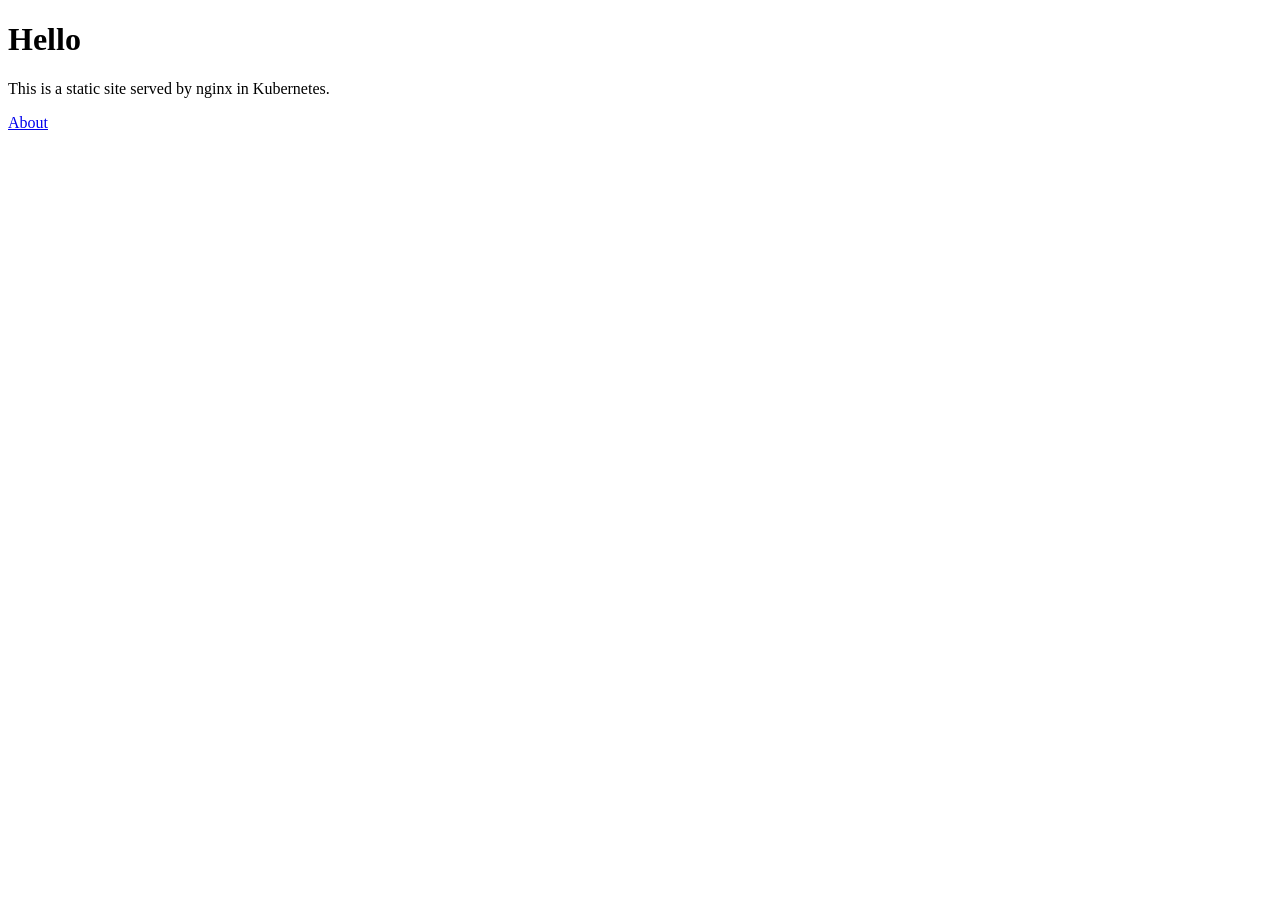
==== site/index.html @ d47c4241 "Initial commit" ====
<!DOCTYPE html>
<html lang="en">
<head>
    <meta charset="UTF-8">
    <meta name="viewport" content="width=device-width, initial-scale=1.0">
    <title>Home</title>
    <link rel="stylesheet" href="/style.css">
</head>
<body>
    <main>
        <h1>Hello</h1>
        <p>This is a static site served by nginx in Kubernetes.</p>
        <p><a href="/about">About</a></p>
    </main>
</body>
</html>
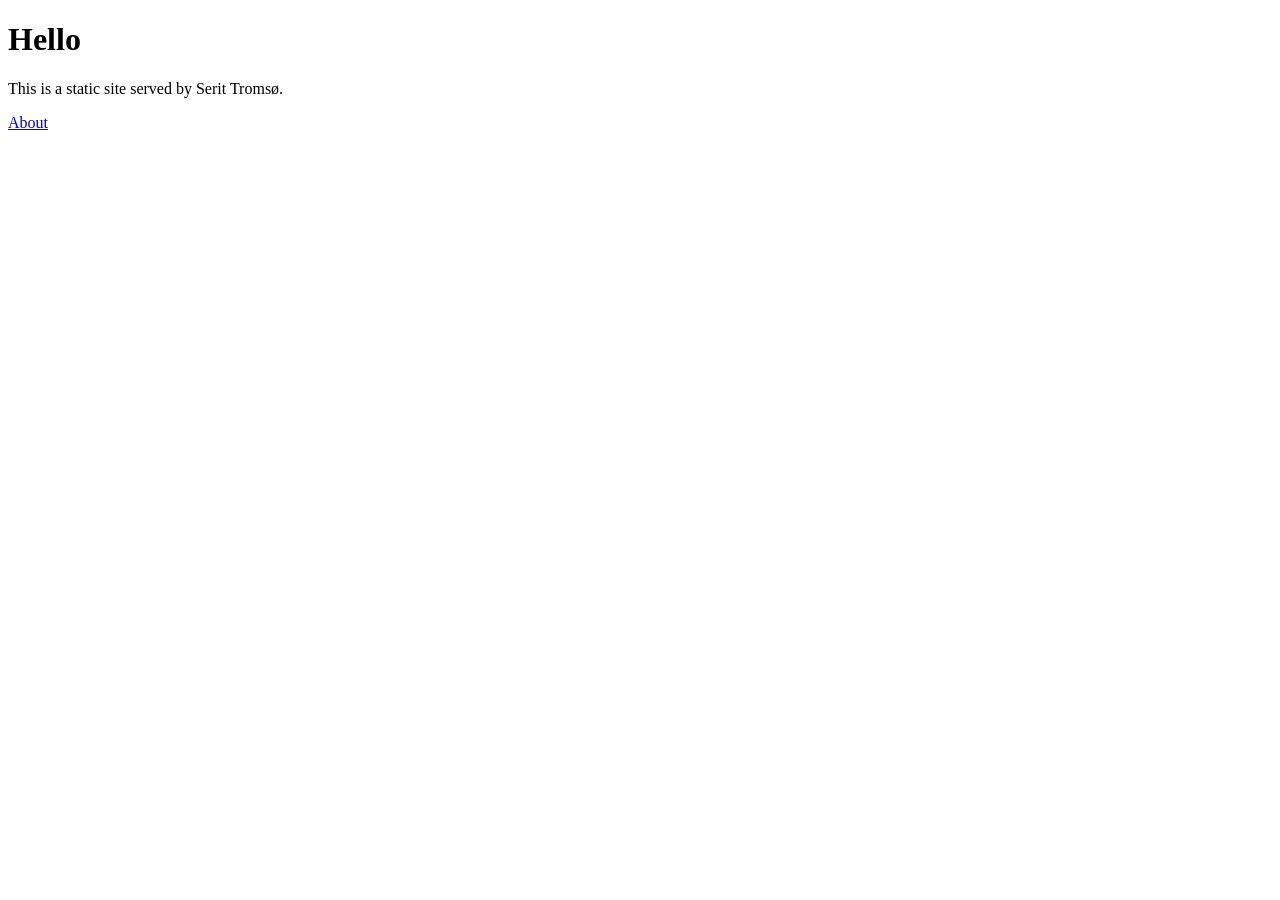
==== commit fd0b71e7: "Update site description to reflect new hosting" ====
--- a/site/index.html
+++ b/site/index.html
@@ -9,7 +9,7 @@
 <body>
     <main>
         <h1>Hello</h1>
-        <p>This is a static site served by nginx in Kubernetes.</p>
+        <p>This is a static site served by Serit Tromsø.</p>
         <p><a href="/about">About</a></p>
     </main>
 </body>
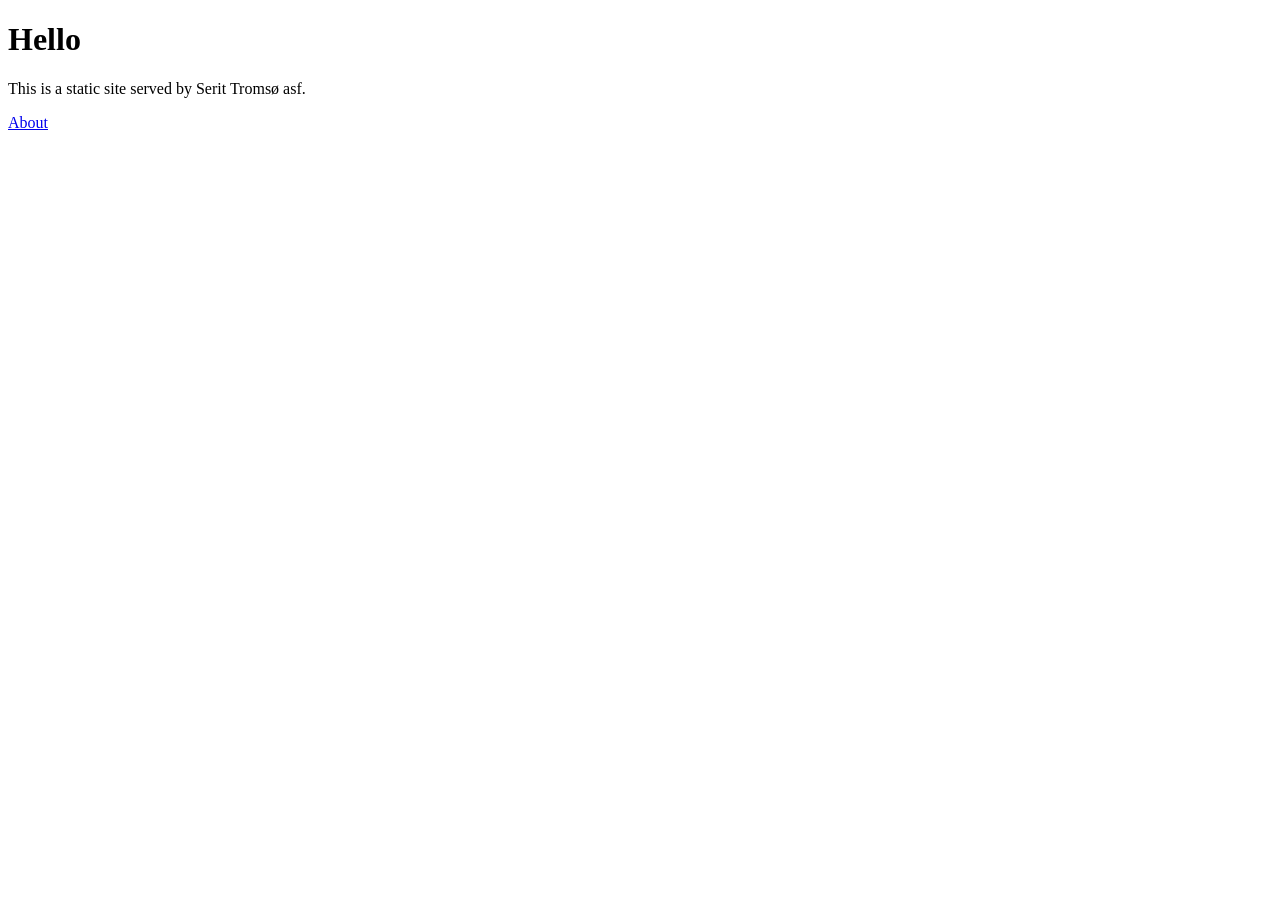
==== commit 6983d0ef: "Update site description in index.html" ====
--- a/site/index.html
+++ b/site/index.html
@@ -9,7 +9,7 @@
 <body>
     <main>
         <h1>Hello</h1>
-        <p>This is a static site served by Serit Tromsø.</p>
+        <p>This is a static site served by Serit Tromsø asf.</p>
         <p><a href="/about">About</a></p>
     </main>
 </body>
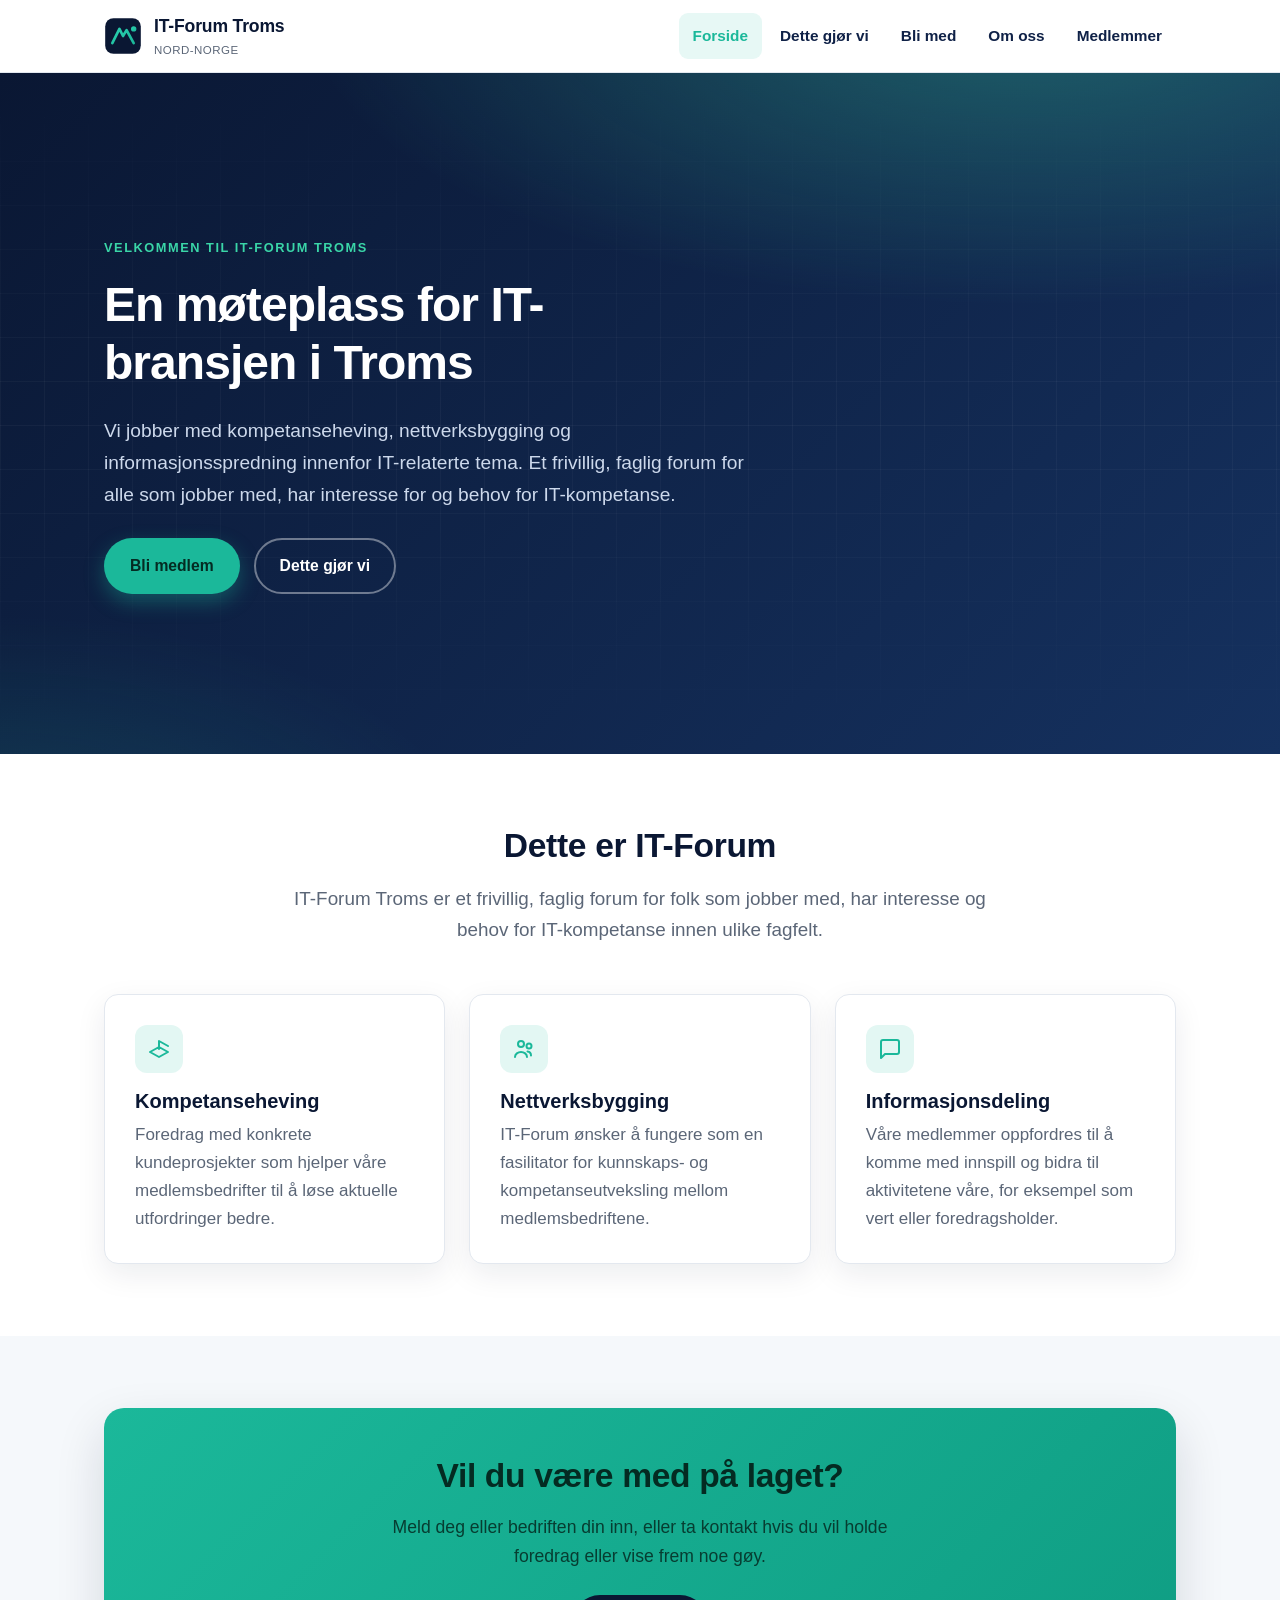
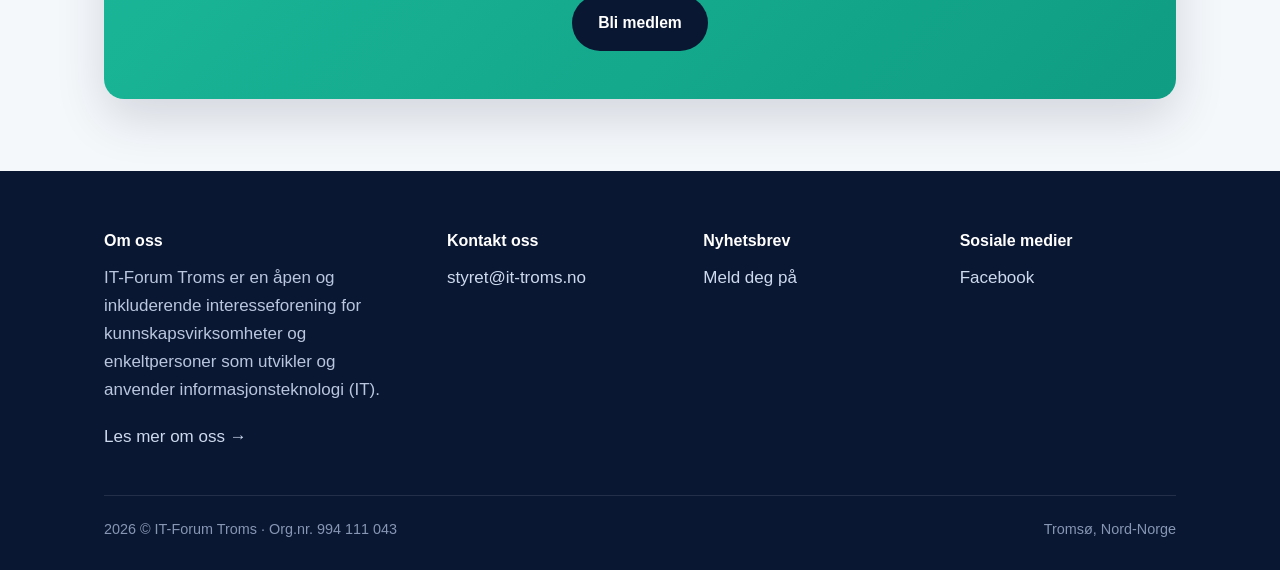
==== commit 719ccaac: "feat: Added new web page based on the it-troms.no wordpress" ====
--- a/site/index.html
+++ b/site/index.html
@@ -1,16 +1,122 @@
 <!DOCTYPE html>
-<html lang="en">
+<html lang="no">
 <head>
-    <meta charset="UTF-8">
-    <meta name="viewport" content="width=device-width, initial-scale=1.0">
-    <title>Home</title>
-    <link rel="stylesheet" href="/style.css">
+  <meta charset="UTF-8">
+  <meta name="viewport" content="width=device-width, initial-scale=1">
+  <title>IT-Forum Troms</title>
+  <meta name="description" content="IT-Forum Troms jobber med kompetanseheving, nettverksbygging og informasjonsspredning innenfor IT-relaterte tema i Nord-Norge.">
+  <link rel="canonical" href="https://it-troms.no/">
+  <link rel="icon" type="image/svg+xml" href="assets/img/logo.svg">
+  <link rel="stylesheet" href="assets/css/style.css">
 </head>
 <body>
-    <main>
-        <h1>Hello</h1>
-        <p>This is a static site served by Serit Tromsø asf.</p>
-        <p><a href="/about">About</a></p>
-    </main>
+  <header class="site-header">
+    <div class="container nav">
+      <a class="brand" href="index.html">
+        <img class="logo-mark" src="assets/img/logo.svg" alt="">
+        <span>IT-Forum Troms<small>Nord-Norge</small></span>
+      </a>
+      <button class="nav-toggle" aria-label="Meny" aria-expanded="false"><span></span></button>
+      <ul class="nav-links">
+        <li><a href="index.html" class="active">Forside</a></li>
+        <li><a href="dette-gjor-vi.html">Dette gjør vi</a></li>
+        <li><a href="bli-med.html">Bli med</a></li>
+        <li><a href="om-oss.html">Om oss</a></li>
+        <li><a href="medlemmer.html">Medlemmer</a></li>
+      </ul>
+    </div>
+  </header>
+
+  <main>
+    <section class="hero">
+      <div class="container">
+        <span class="hero-eyebrow">Velkommen til IT-Forum Troms</span>
+        <h1>En møteplass for IT-bransjen i Troms</h1>
+        <p>Vi jobber med kompetanseheving, nettverksbygging og informasjonsspredning innenfor IT-relaterte tema. Et frivillig, faglig forum for alle som jobber med, har interesse for og behov for IT-kompetanse.</p>
+        <div class="actions">
+          <a class="btn btn-primary" href="bli-med.html">Bli medlem</a>
+          <a class="btn btn-ghost" href="dette-gjor-vi.html">Dette gjør vi</a>
+        </div>
+      </div>
+    </section>
+
+    <section>
+      <div class="container">
+        <div class="center" style="margin-bottom:48px;">
+          <h2>Dette er IT-Forum</h2>
+          <p class="lead">IT-Forum Troms er et frivillig, faglig forum for folk som jobber med, har interesse og behov for IT-kompetanse innen ulike fagfelt.</p>
+        </div>
+        <div class="grid">
+          <article class="card">
+            <div class="icon" aria-hidden="true">
+              <svg width="24" height="24" viewBox="0 0 24 24" fill="none" stroke="currentColor" stroke-width="2" stroke-linecap="round" stroke-linejoin="round"><path d="M12 20l9-5-9-5-9 5 9 5z"/><path d="M12 12V4l9 5"/></svg>
+            </div>
+            <h3>Kompetanseheving</h3>
+            <p>Foredrag med konkrete kundeprosjekter som hjelper våre medlemsbedrifter til å løse aktuelle utfordringer bedre.</p>
+          </article>
+          <article class="card">
+            <div class="icon" aria-hidden="true">
+              <svg width="24" height="24" viewBox="0 0 24 24" fill="none" stroke="currentColor" stroke-width="2" stroke-linecap="round" stroke-linejoin="round"><circle cx="9" cy="7" r="3"/><circle cx="17" cy="9" r="2.5"/><path d="M3 20c0-3 3-5 6-5s6 2 6 5"/><path d="M15.5 14.5c2.2.3 3.5 2 3.5 4"/></svg>
+            </div>
+            <h3>Nettverksbygging</h3>
+            <p>IT-Forum ønsker å fungere som en fasilitator for kunnskaps- og kompetanseutveksling mellom medlemsbedriftene.</p>
+          </article>
+          <article class="card">
+            <div class="icon" aria-hidden="true">
+              <svg width="24" height="24" viewBox="0 0 24 24" fill="none" stroke="currentColor" stroke-width="2" stroke-linecap="round" stroke-linejoin="round"><path d="M21 15a2 2 0 0 1-2 2H7l-4 4V5a2 2 0 0 1 2-2h14a2 2 0 0 1 2 2z"/></svg>
+            </div>
+            <h3>Informasjonsdeling</h3>
+            <p>Våre medlemmer oppfordres til å komme med innspill og bidra til aktivitetene våre, for eksempel som vert eller foredragsholder.</p>
+          </article>
+        </div>
+      </div>
+    </section>
+
+    <section class="section-soft">
+      <div class="container">
+        <div class="cta">
+          <h2>Vil du være med på laget?</h2>
+          <p>Meld deg eller bedriften din inn, eller ta kontakt hvis du vil holde foredrag eller vise frem noe gøy.</p>
+          <a class="btn btn-dark" href="bli-med.html">Bli medlem</a>
+        </div>
+      </div>
+    </section>
+  </main>
+
+  <footer class="site-footer">
+    <div class="container">
+      <div class="footer-grid">
+        <div>
+          <h4>Om oss</h4>
+          <p>IT-Forum Troms er en åpen og inkluderende interesseforening for kunnskapsvirksomheter og enkeltpersoner som utvikler og anvender informasjonsteknologi (IT).</p>
+          <a href="om-oss.html">Les mer om oss →</a>
+        </div>
+        <div>
+          <h4>Kontakt oss</h4>
+          <ul>
+            <li><a href="mailto:styret@it-troms.no">styret@it-troms.no</a></li>
+          </ul>
+        </div>
+        <div>
+          <h4>Nyhetsbrev</h4>
+          <ul>
+            <li><a href="mailto:styret@it-troms.no?subject=Meld%20meg%20p%C3%A5%20nyhetsbrev">Meld deg på</a></li>
+          </ul>
+        </div>
+        <div>
+          <h4>Sosiale medier</h4>
+          <ul>
+            <li><a href="https://www.facebook.com/itforumtroms/" target="_blank" rel="noopener">Facebook</a></li>
+          </ul>
+        </div>
+      </div>
+      <div class="footer-bottom">
+        <span>2026 © IT-Forum Troms · Org.nr. 994 111 043</span>
+        <span>Tromsø, Nord-Norge</span>
+      </div>
+    </div>
+  </footer>
+
+  <script src="assets/js/main.js"></script>
 </body>
 </html>
--- a/site/assets/css/style.css
+++ b/site/assets/css/style.css
@@ -0,0 +1,367 @@
+/* IT-Forum Troms — modern static site
+   Theme: Nordic / aurora (deep navy + teal-green accent) */
+
+:root {
+  --navy-900: #0a1733;
+  --navy-800: #0f2147;
+  --navy-700: #15315f;
+  --teal-500: #1bb89a;
+  --teal-400: #2ad0b0;
+  --aurora: #3ad6a8;
+  --ink: #1a2332;
+  --muted: #5b6677;
+  --line: #e3e8ef;
+  --bg: #ffffff;
+  --bg-soft: #f5f8fb;
+  --white: #ffffff;
+  --radius: 14px;
+  --shadow: 0 10px 30px rgba(10, 23, 51, 0.08);
+  --shadow-lg: 0 20px 50px rgba(10, 23, 51, 0.14);
+  --maxw: 1120px;
+  --font: -apple-system, BlinkMacSystemFont, "Segoe UI", Roboto, Helvetica, Arial, sans-serif;
+}
+
+* { box-sizing: border-box; }
+
+html { scroll-behavior: smooth; }
+
+body {
+  margin: 0;
+  font-family: var(--font);
+  color: var(--ink);
+  background: var(--bg);
+  line-height: 1.65;
+  font-size: 17px;
+  -webkit-font-smoothing: antialiased;
+}
+
+img { max-width: 100%; display: block; }
+
+a { color: var(--teal-500); text-decoration: none; }
+a:hover { text-decoration: underline; }
+
+.container {
+  width: 100%;
+  max-width: var(--maxw);
+  margin: 0 auto;
+  padding: 0 24px;
+}
+
+h1, h2, h3, h4 { line-height: 1.2; color: var(--navy-900); margin: 0 0 0.5em; }
+h1 { font-size: clamp(2rem, 5vw, 3rem); letter-spacing: -0.02em; }
+h2 { font-size: clamp(1.5rem, 3vw, 2.1rem); letter-spacing: -0.01em; }
+h3 { font-size: 1.25rem; }
+
+p { margin: 0 0 1.1em; }
+
+/* ---------- Header ---------- */
+.site-header {
+  position: sticky;
+  top: 0;
+  z-index: 50;
+  background: rgba(255, 255, 255, 0.92);
+  backdrop-filter: saturate(180%) blur(12px);
+  border-bottom: 1px solid var(--line);
+}
+.nav {
+  display: flex;
+  align-items: center;
+  justify-content: space-between;
+  height: 72px;
+}
+.brand {
+  display: flex;
+  align-items: center;
+  gap: 12px;
+  font-weight: 800;
+  color: var(--navy-900);
+  font-size: 1.1rem;
+  letter-spacing: -0.01em;
+}
+.brand:hover { text-decoration: none; }
+.brand .logo-mark {
+  width: 38px; height: 38px; flex: none;
+}
+.brand small { display: block; font-weight: 500; font-size: 0.72rem; color: var(--muted); letter-spacing: 0.04em; text-transform: uppercase; }
+
+.nav-links {
+  display: flex;
+  align-items: center;
+  gap: 4px;
+  list-style: none;
+  margin: 0;
+  padding: 0;
+}
+.nav-links a {
+  display: block;
+  padding: 10px 14px;
+  border-radius: 9px;
+  color: var(--navy-800);
+  font-weight: 600;
+  font-size: 0.96rem;
+  transition: background 0.15s, color 0.15s;
+}
+.nav-links a:hover { background: var(--bg-soft); text-decoration: none; }
+.nav-links a.active { color: var(--teal-500); background: rgba(27, 184, 154, 0.1); }
+
+.nav-toggle {
+  display: none;
+  border: 1px solid var(--line);
+  background: var(--white);
+  border-radius: 9px;
+  padding: 9px 11px;
+  cursor: pointer;
+  line-height: 0;
+}
+.nav-toggle span,
+.nav-toggle span::before,
+.nav-toggle span::after {
+  display: block; width: 22px; height: 2px; background: var(--navy-900);
+  position: relative; transition: 0.2s;
+}
+.nav-toggle span::before { content: ""; position: absolute; top: -7px; }
+.nav-toggle span::after { content: ""; position: absolute; top: 7px; }
+
+/* ---------- Hero ---------- */
+.hero {
+  position: relative;
+  background:
+    radial-gradient(1200px 500px at 80% -10%, rgba(58, 214, 168, 0.35), transparent 60%),
+    radial-gradient(900px 500px at 0% 120%, rgba(42, 208, 176, 0.18), transparent 55%),
+    linear-gradient(135deg, var(--navy-900), var(--navy-700));
+  color: #eaf1fb;
+  overflow: hidden;
+}
+.hero::after {
+  content: "";
+  position: absolute; inset: 0;
+  background-image:
+    linear-gradient(rgba(255,255,255,0.04) 1px, transparent 1px),
+    linear-gradient(90deg, rgba(255,255,255,0.04) 1px, transparent 1px);
+  background-size: 44px 44px;
+  mask-image: linear-gradient(180deg, transparent, black, transparent);
+  pointer-events: none;
+}
+.hero .container { position: relative; z-index: 1; padding-top: 88px; padding-bottom: 88px; }
+.hero-eyebrow {
+  display: inline-block;
+  font-size: 0.8rem; font-weight: 700; letter-spacing: 0.12em; text-transform: uppercase;
+  color: var(--aurora);
+  margin-bottom: 18px;
+}
+.hero h1 { color: #ffffff; max-width: 18ch; }
+.hero p { font-size: 1.2rem; max-width: 60ch; color: #cdd9ec; }
+.hero .actions { margin-top: 28px; display: flex; gap: 14px; flex-wrap: wrap; }
+
+/* page header (interior pages) */
+.page-head {
+  background: linear-gradient(135deg, var(--navy-900), var(--navy-700));
+  color: #eaf1fb;
+}
+.page-head .container { padding-top: 64px; padding-bottom: 64px; }
+.page-head h1 { color: #fff; }
+.page-head p { color: #cdd9ec; max-width: 65ch; margin: 0; font-size: 1.12rem; }
+
+/* ---------- Buttons ---------- */
+.btn {
+  display: inline-block;
+  padding: 13px 24px;
+  border-radius: 999px;
+  font-weight: 700;
+  font-size: 0.98rem;
+  cursor: pointer;
+  border: 2px solid transparent;
+  transition: transform 0.12s, box-shadow 0.15s, background 0.15s;
+}
+.btn:hover { text-decoration: none; transform: translateY(-1px); }
+.btn-primary { background: var(--teal-500); color: #042b22; box-shadow: 0 8px 20px rgba(27, 184, 154, 0.35); }
+.btn-primary:hover { background: var(--teal-400); }
+.btn-ghost { background: transparent; color: #fff; border-color: rgba(255,255,255,0.4); }
+.btn-ghost:hover { background: rgba(255,255,255,0.1); }
+.btn-dark { background: var(--navy-900); color: #fff; }
+.btn-dark:hover { background: var(--navy-700); }
+
+/* ---------- Sections ---------- */
+section { padding: 72px 0; }
+.section-soft { background: var(--bg-soft); }
+.lead { font-size: 1.18rem; color: var(--muted); max-width: 70ch; }
+.center { text-align: center; }
+.center .lead { margin-left: auto; margin-right: auto; }
+
+/* prose blocks */
+.prose { max-width: 72ch; }
+.prose ul { padding-left: 1.2em; }
+.prose li { margin-bottom: 0.5em; }
+.prose blockquote {
+  margin: 1.5em 0;
+  padding: 16px 24px;
+  border-left: 4px solid var(--teal-500);
+  background: var(--bg-soft);
+  border-radius: 0 var(--radius) var(--radius) 0;
+  font-size: 1.2rem;
+  font-style: italic;
+  color: var(--navy-800);
+}
+
+/* ---------- Cards / pillars ---------- */
+.grid {
+  display: grid;
+  gap: 24px;
+  grid-template-columns: repeat(3, 1fr);
+}
+.grid-2 { grid-template-columns: repeat(2, 1fr); }
+.card {
+  background: var(--white);
+  border: 1px solid var(--line);
+  border-radius: var(--radius);
+  padding: 30px;
+  box-shadow: var(--shadow);
+  transition: transform 0.15s, box-shadow 0.15s;
+}
+.card:hover { transform: translateY(-3px); box-shadow: var(--shadow-lg); }
+.card .icon {
+  width: 48px; height: 48px; border-radius: 12px;
+  display: grid; place-items: center;
+  background: rgba(27, 184, 154, 0.12);
+  color: var(--teal-500);
+  margin-bottom: 16px;
+}
+.card h3 { margin-bottom: 8px; }
+.card p { color: var(--muted); margin: 0; }
+
+/* board / people */
+.people {
+  display: grid;
+  gap: 18px;
+  grid-template-columns: repeat(auto-fit, minmax(220px, 1fr));
+}
+.person {
+  background: var(--white);
+  border: 1px solid var(--line);
+  border-radius: var(--radius);
+  padding: 24px;
+  box-shadow: var(--shadow);
+}
+.person .name { font-weight: 800; color: var(--navy-900); font-size: 1.1rem; }
+.person .role { color: var(--teal-500); font-weight: 600; font-size: 0.95rem; }
+.person.lead-person { border-top: 4px solid var(--teal-500); }
+
+/* members list */
+.members {
+  columns: 3;
+  column-gap: 32px;
+  list-style: none;
+  padding: 0;
+  margin: 0;
+}
+.members li {
+  break-inside: avoid;
+  padding: 9px 0;
+  border-bottom: 1px solid var(--line);
+}
+.members li::before { content: "›"; color: var(--teal-500); font-weight: 700; margin-right: 10px; }
+
+/* ---------- Table ---------- */
+.table-wrap { overflow-x: auto; border-radius: var(--radius); box-shadow: var(--shadow); border: 1px solid var(--line); }
+table.pricing {
+  width: 100%;
+  border-collapse: collapse;
+  background: var(--white);
+  min-width: 480px;
+}
+table.pricing th, table.pricing td { padding: 15px 20px; text-align: left; }
+table.pricing thead th {
+  background: var(--navy-900); color: #fff; font-size: 0.95rem;
+}
+table.pricing tbody tr { border-top: 1px solid var(--line); }
+table.pricing tbody tr:nth-child(even) { background: var(--bg-soft); }
+table.pricing td:last-child { font-weight: 700; color: var(--navy-900); white-space: nowrap; }
+.table-note { color: var(--muted); font-size: 0.95rem; margin-top: 12px; }
+
+/* feature list with checks */
+.checklist { list-style: none; padding: 0; margin: 0; }
+.checklist li {
+  position: relative; padding-left: 34px; margin-bottom: 14px; color: var(--ink);
+}
+.checklist li::before {
+  content: "✓";
+  position: absolute; left: 0; top: 0;
+  width: 22px; height: 22px; border-radius: 50%;
+  background: rgba(27, 184, 154, 0.15); color: var(--teal-500);
+  display: grid; place-items: center; font-size: 0.8rem; font-weight: 800;
+}
+
+/* CTA band */
+.cta {
+  background: linear-gradient(135deg, var(--teal-500), #0f9d83);
+  color: #042b22;
+  border-radius: 20px;
+  padding: 48px;
+  text-align: center;
+  box-shadow: var(--shadow-lg);
+}
+.cta h2 { color: #042b22; }
+.cta p { color: #073d31; max-width: 55ch; margin: 0 auto 24px; font-size: 1.1rem; }
+
+/* contact form */
+.form-card {
+  background: var(--white);
+  border: 1px solid var(--line);
+  border-radius: var(--radius);
+  padding: 32px;
+  box-shadow: var(--shadow);
+  max-width: 640px;
+}
+.field { margin-bottom: 18px; }
+.field label { display: block; font-weight: 600; margin-bottom: 6px; color: var(--navy-800); font-size: 0.95rem; }
+.field input, .field textarea {
+  width: 100%; padding: 12px 14px; border: 1px solid var(--line); border-radius: 10px;
+  font-family: inherit; font-size: 1rem; color: var(--ink); background: var(--bg-soft);
+}
+.field input:focus, .field textarea:focus { outline: 2px solid var(--teal-500); border-color: transparent; background: #fff; }
+.field textarea { min-height: 130px; resize: vertical; }
+
+/* ---------- Footer ---------- */
+.site-footer {
+  background: var(--navy-900);
+  color: #b9c6dd;
+  padding: 60px 0 28px;
+  margin-top: 0;
+}
+.footer-grid {
+  display: grid;
+  gap: 40px;
+  grid-template-columns: 1.4fr 1fr 1fr 1fr;
+}
+.site-footer h4 { color: #fff; font-size: 1rem; margin-bottom: 14px; }
+.site-footer a { color: #cdd9ec; }
+.site-footer ul { list-style: none; padding: 0; margin: 0; }
+.site-footer li { margin-bottom: 9px; }
+.footer-bottom {
+  margin-top: 44px; padding-top: 22px; border-top: 1px solid rgba(255,255,255,0.1);
+  display: flex; justify-content: space-between; align-items: center; gap: 16px; flex-wrap: wrap;
+  font-size: 0.9rem; color: #8696b3;
+}
+
+/* ---------- Responsive ---------- */
+@media (max-width: 860px) {
+  .grid, .grid-2 { grid-template-columns: 1fr; }
+  .members { columns: 2; }
+  .footer-grid { grid-template-columns: 1fr 1fr; }
+  .nav-toggle { display: inline-block; }
+  .nav-links {
+    position: absolute; top: 72px; left: 0; right: 0;
+    flex-direction: column; align-items: stretch; gap: 0;
+    background: #fff; border-bottom: 1px solid var(--line);
+    padding: 8px 16px 16px;
+    box-shadow: var(--shadow);
+    display: none;
+  }
+  .nav-links.open { display: flex; }
+  .nav-links a { padding: 14px; border-radius: 10px; }
+  .cta { padding: 32px 22px; }
+}
+@media (max-width: 520px) {
+  .members { columns: 1; }
+  .footer-grid { grid-template-columns: 1fr; }
+}
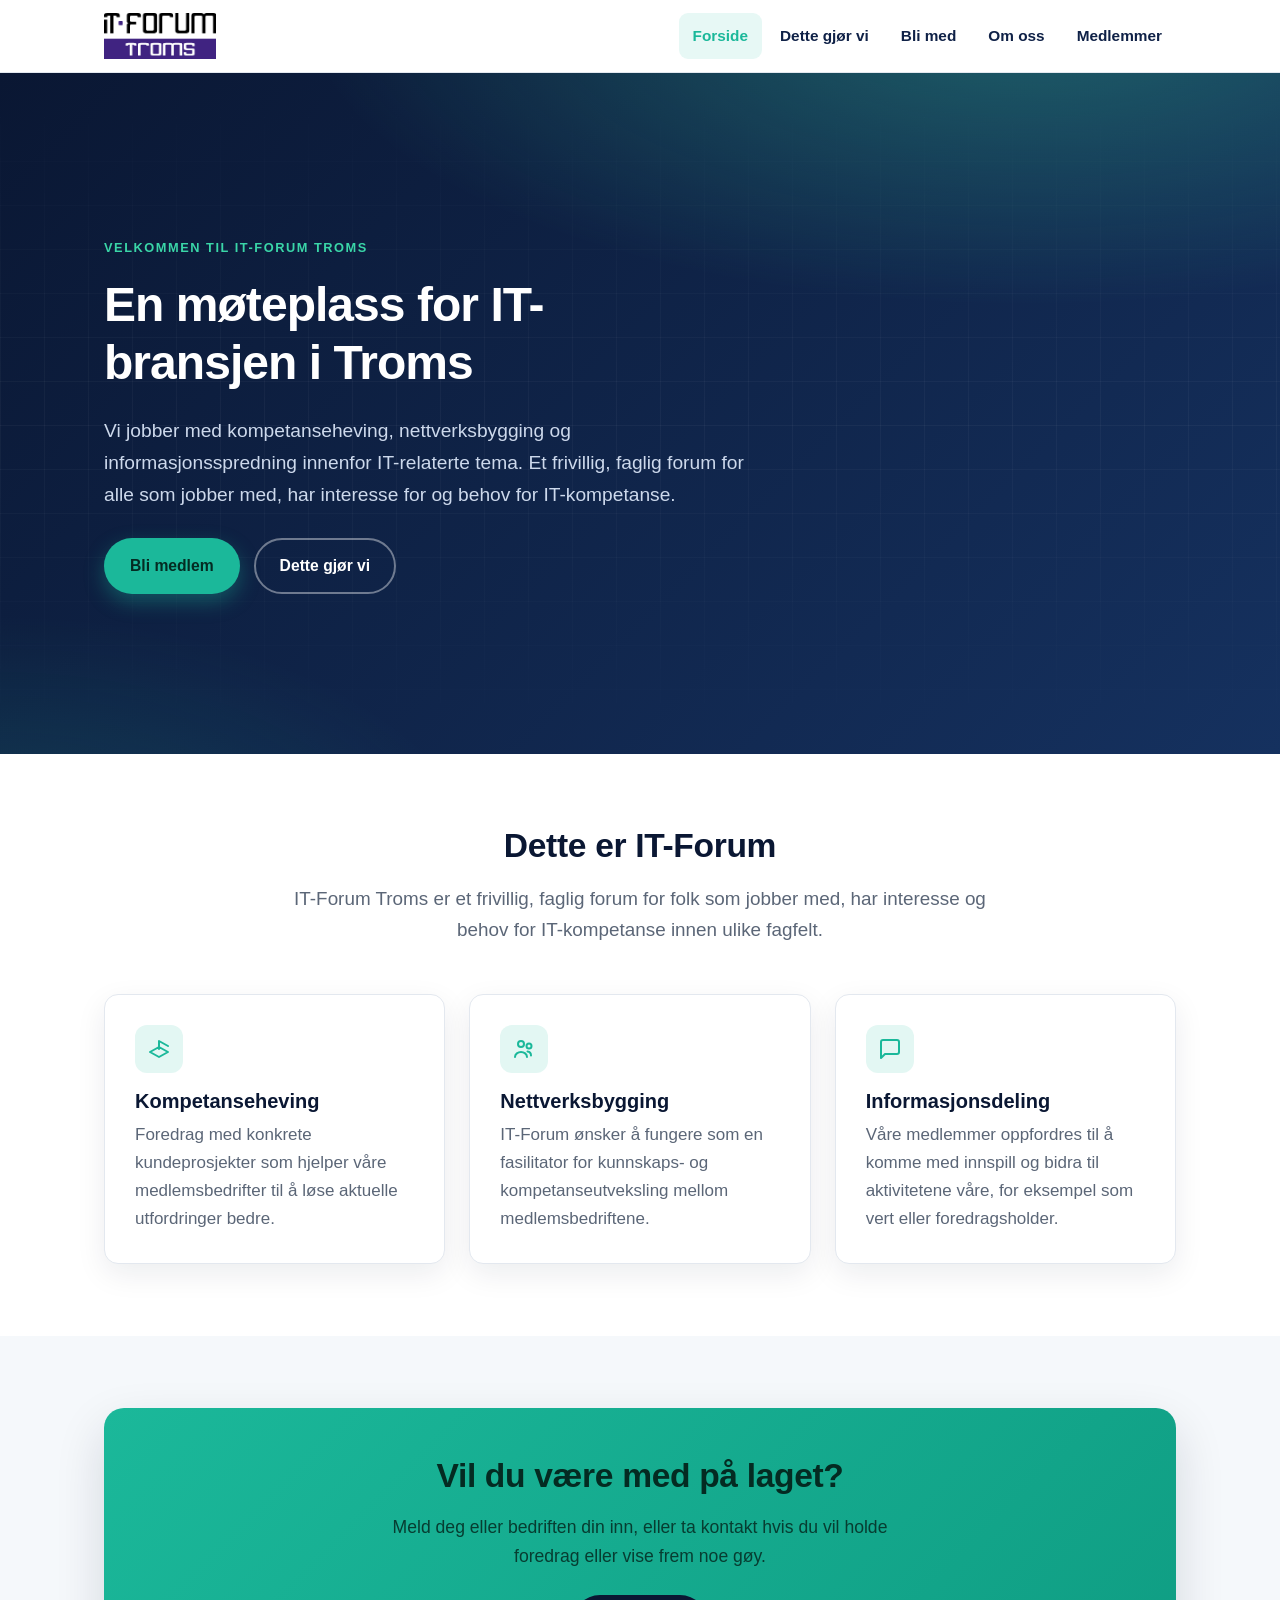
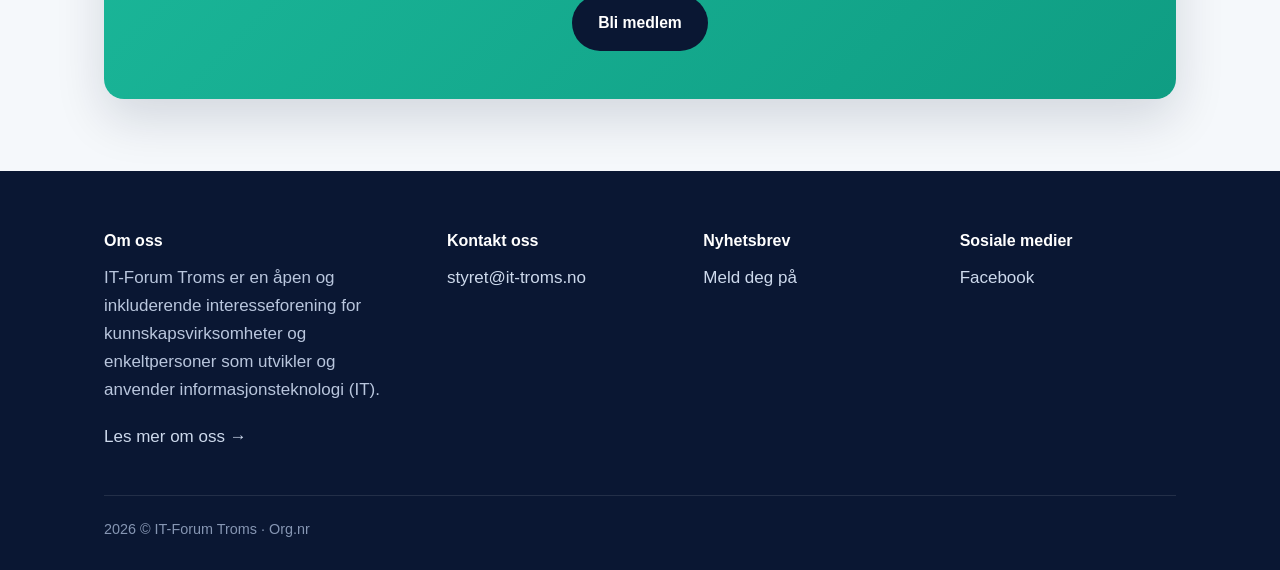
==== commit 217a1ff7: "feat: Update logo" ====
--- a/site/index.html
+++ b/site/index.html
@@ -6,15 +6,14 @@
   <title>IT-Forum Troms</title>
   <meta name="description" content="IT-Forum Troms jobber med kompetanseheving, nettverksbygging og informasjonsspredning innenfor IT-relaterte tema i Nord-Norge.">
   <link rel="canonical" href="https://it-troms.no/">
-  <link rel="icon" type="image/svg+xml" href="assets/img/logo.svg">
+  <link rel="icon" type="image/png" href="assets/img/logo.png">
   <link rel="stylesheet" href="assets/css/style.css">
 </head>
 <body>
   <header class="site-header">
     <div class="container nav">
       <a class="brand" href="index.html">
-        <img class="logo-mark" src="assets/img/logo.svg" alt="">
-        <span>IT-Forum Troms<small>Nord-Norge</small></span>
+        <img class="brand-logo" src="assets/img/logo.png" alt="IT-Forum Troms">
       </a>
       <button class="nav-toggle" aria-label="Meny" aria-expanded="false"><span></span></button>
       <ul class="nav-links">
@@ -111,12 +110,4 @@
         </div>
       </div>
       <div class="footer-bottom">
-        <span>2026 © IT-Forum Troms · Org.nr. 994 111 043</span>
-        <span>Tromsø, Nord-Norge</span>
-      </div>
-    </div>
-  </footer>
-
-  <script src="assets/js/main.js"></script>
-</body>
-</html>
+        <span>2026 © IT-Forum Troms · Org.nr
--- a/site/assets/css/style.css
+++ b/site/assets/css/style.css
@@ -79,10 +79,8 @@
   letter-spacing: -0.01em;
 }
 .brand:hover { text-decoration: none; }
-.brand .logo-mark {
-  width: 38px; height: 38px; flex: none;
-}
-.brand small { display: block; font-weight: 500; font-size: 0.72rem; color: var(--muted); letter-spacing: 0.04em; text-transform: uppercase; }
+.brand-logo { height: 46px; width: auto; display: block; }
+@media (max-width: 520px) { .brand-logo { height: 38px; } }
 
 .nav-links {
   display: flex;
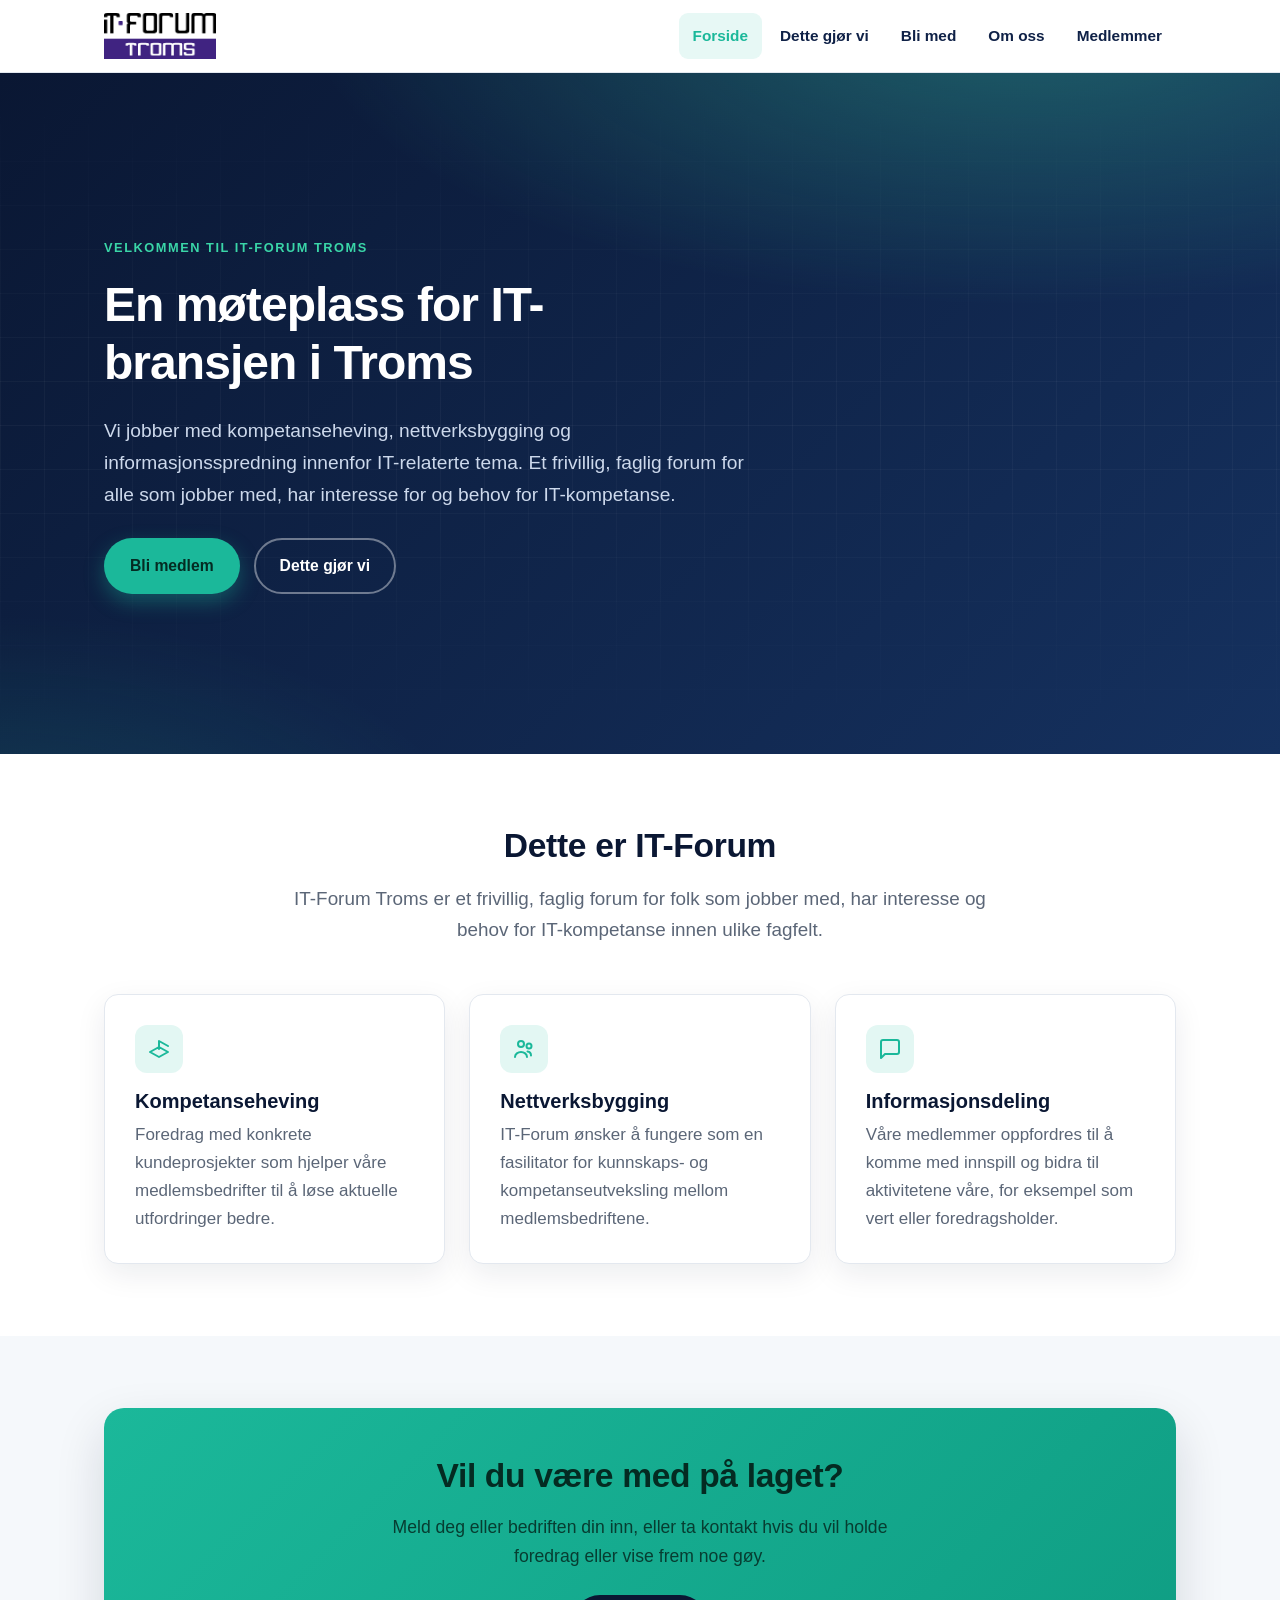
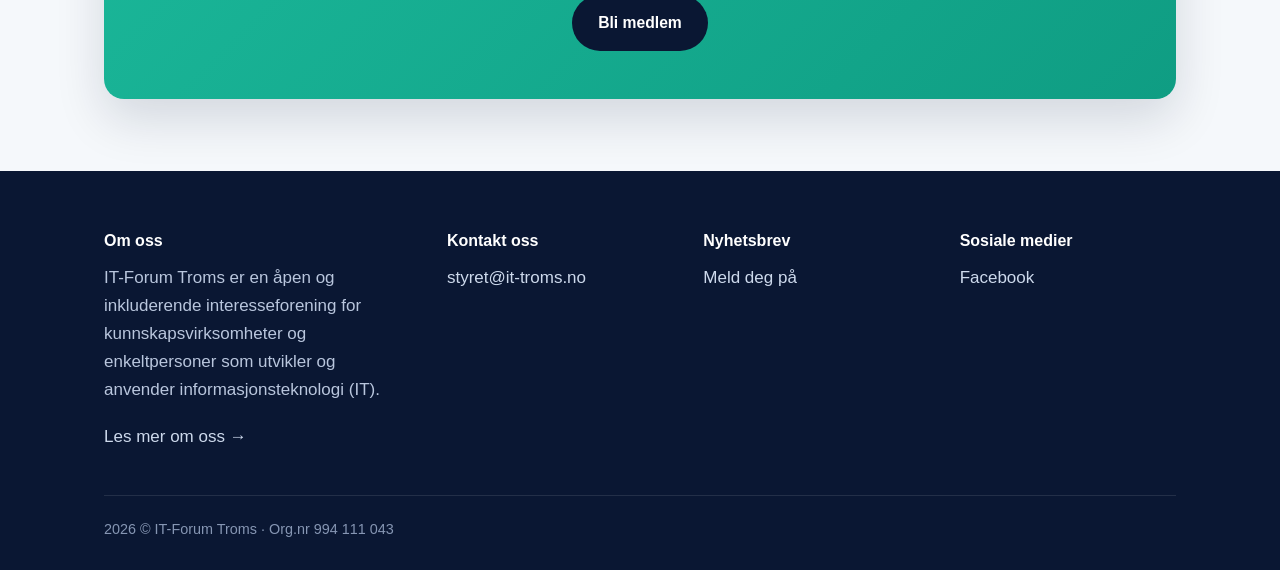
==== commit f396da99: "Update index.html" ====
--- a/site/index.html
+++ b/site/index.html
@@ -110,4 +110,4 @@
         </div>
       </div>
       <div class="footer-bottom">
-        <span>2026 © IT-Forum Troms · Org.nr+        <span>2026 © IT-Forum Troms · Org.nr 994 111 043
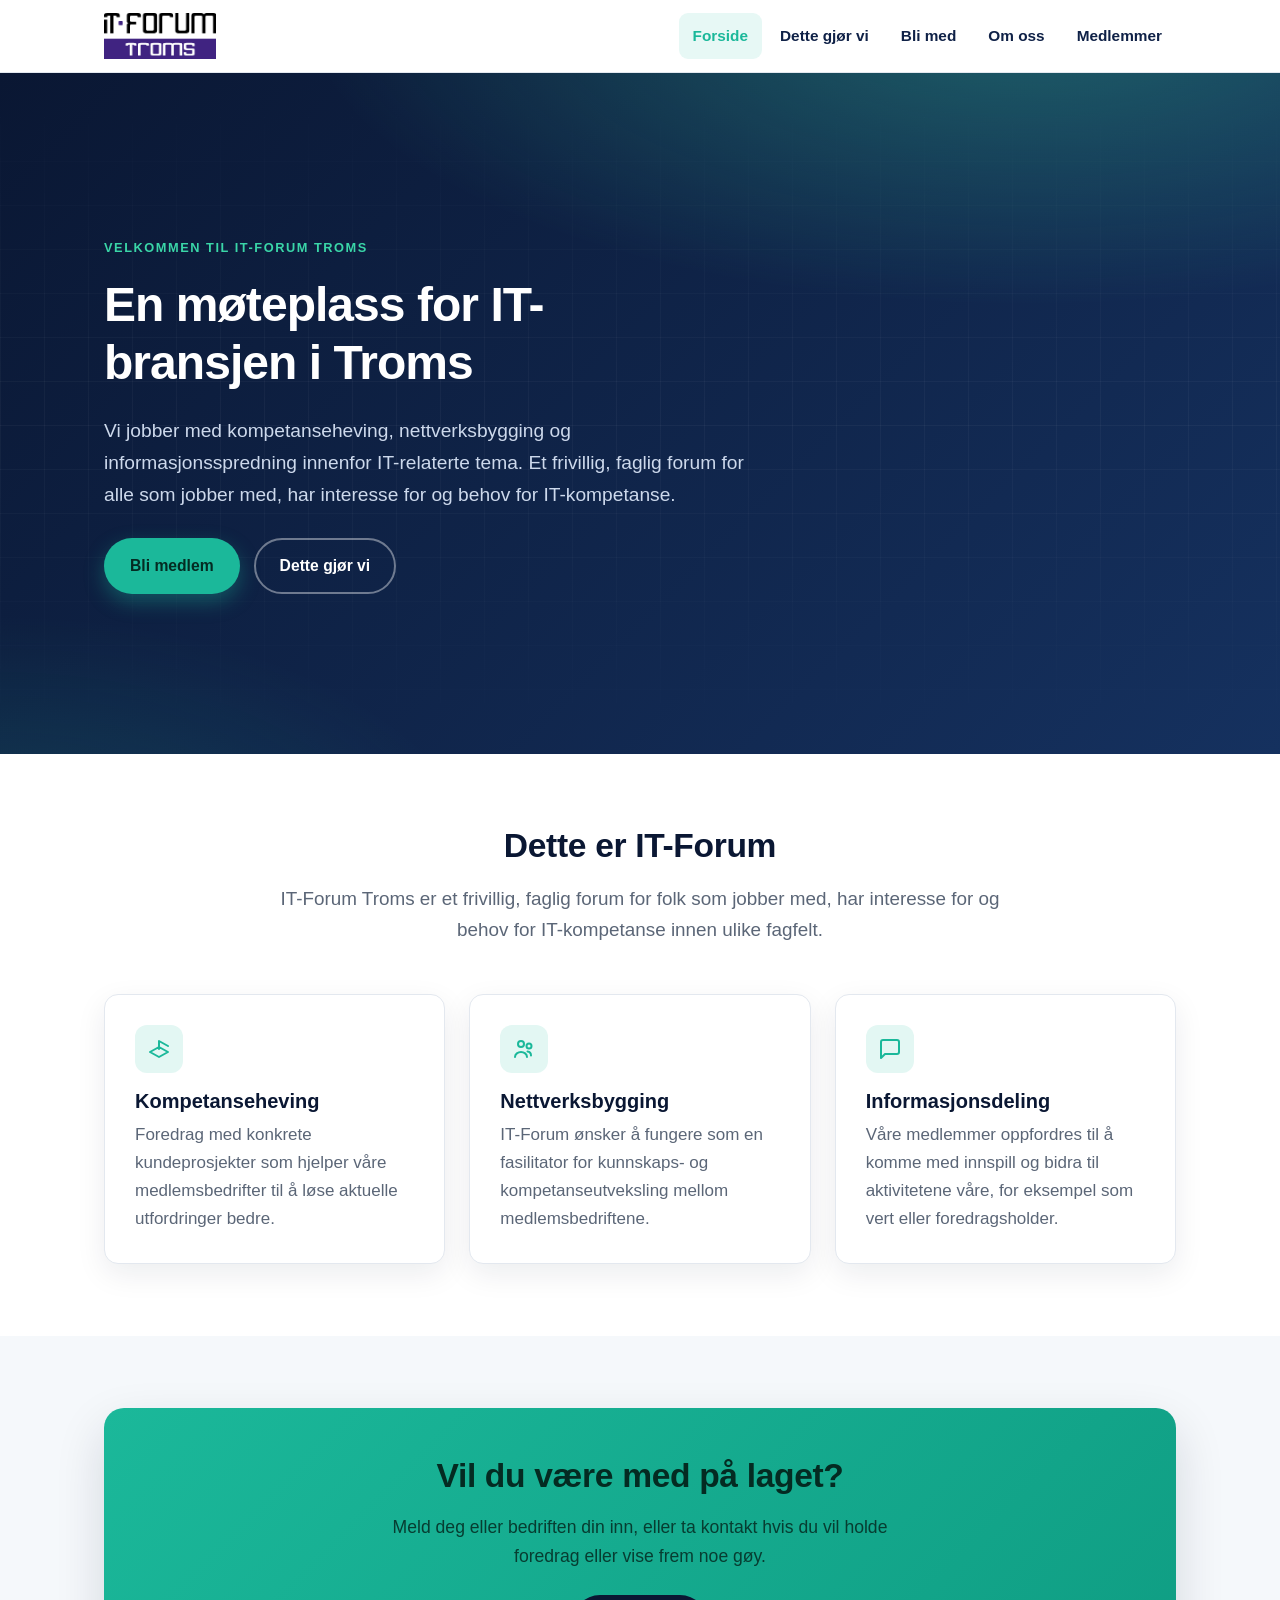
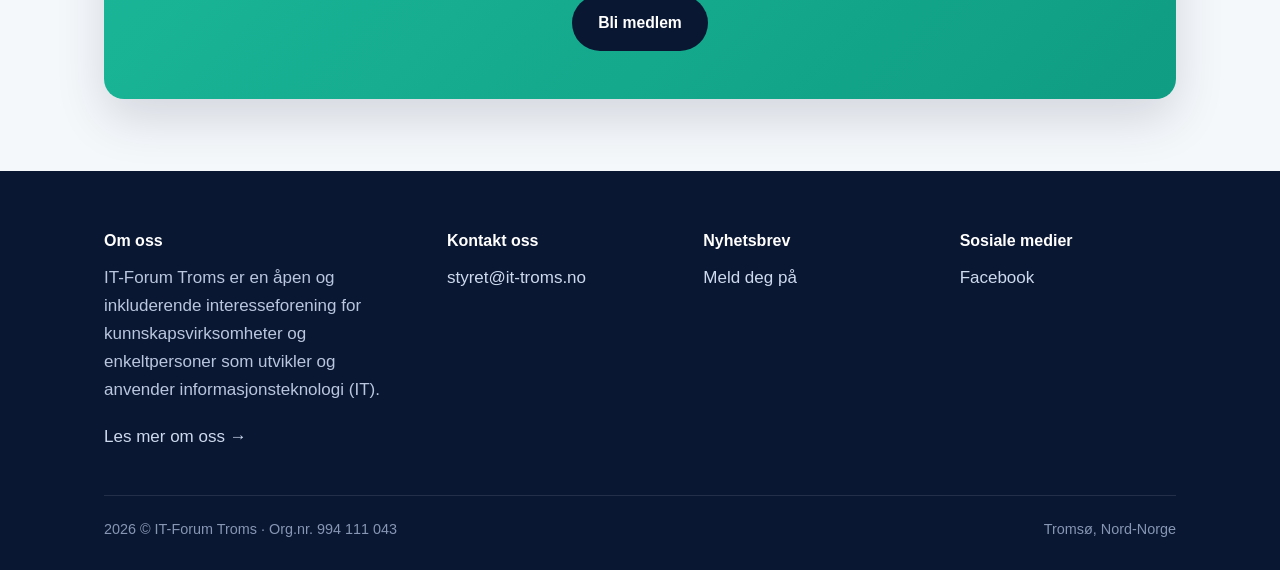
==== commit 04378992: "Fix truncated pages and other inconsistencies on the site - Restore the footer and main.js include o" ====
--- a/site/index.html
+++ b/site/index.html
@@ -43,7 +43,7 @@
       <div class="container">
         <div class="center" style="margin-bottom:48px;">
           <h2>Dette er IT-Forum</h2>
-          <p class="lead">IT-Forum Troms er et frivillig, faglig forum for folk som jobber med, har interesse og behov for IT-kompetanse innen ulike fagfelt.</p>
+          <p class="lead">IT-Forum Troms er et frivillig, faglig forum for folk som jobber med, har interesse for og behov for IT-kompetanse innen ulike fagfelt.</p>
         </div>
         <div class="grid">
           <article class="card">
@@ -110,4 +110,12 @@
         </div>
       </div>
       <div class="footer-bottom">
-        <span>2026 © IT-Forum Troms · Org.nr 994 111 043
+        <span>2026 © IT-Forum Troms · Org.nr. 994 111 043</span>
+        <span>Tromsø, Nord-Norge</span>
+      </div>
+    </div>
+  </footer>
+
+  <script src="assets/js/main.js"></script>
+</body>
+</html>
